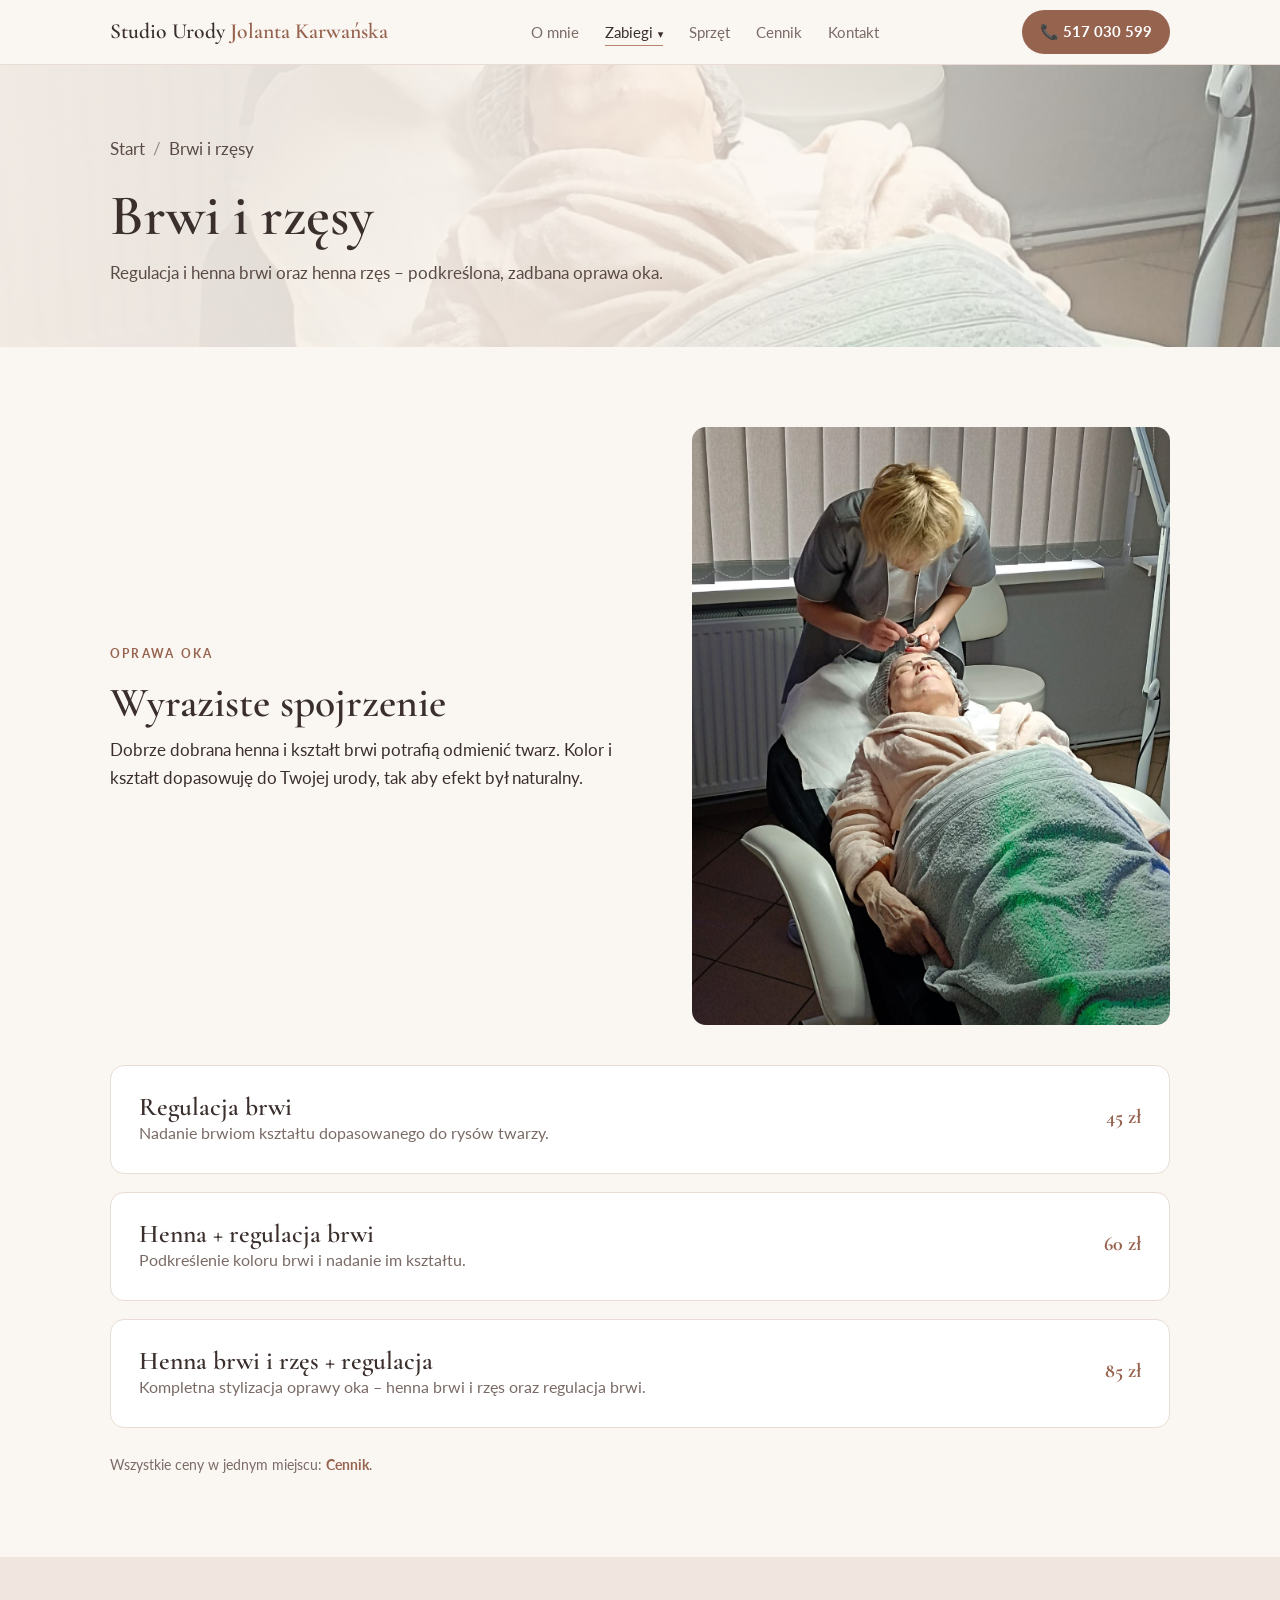
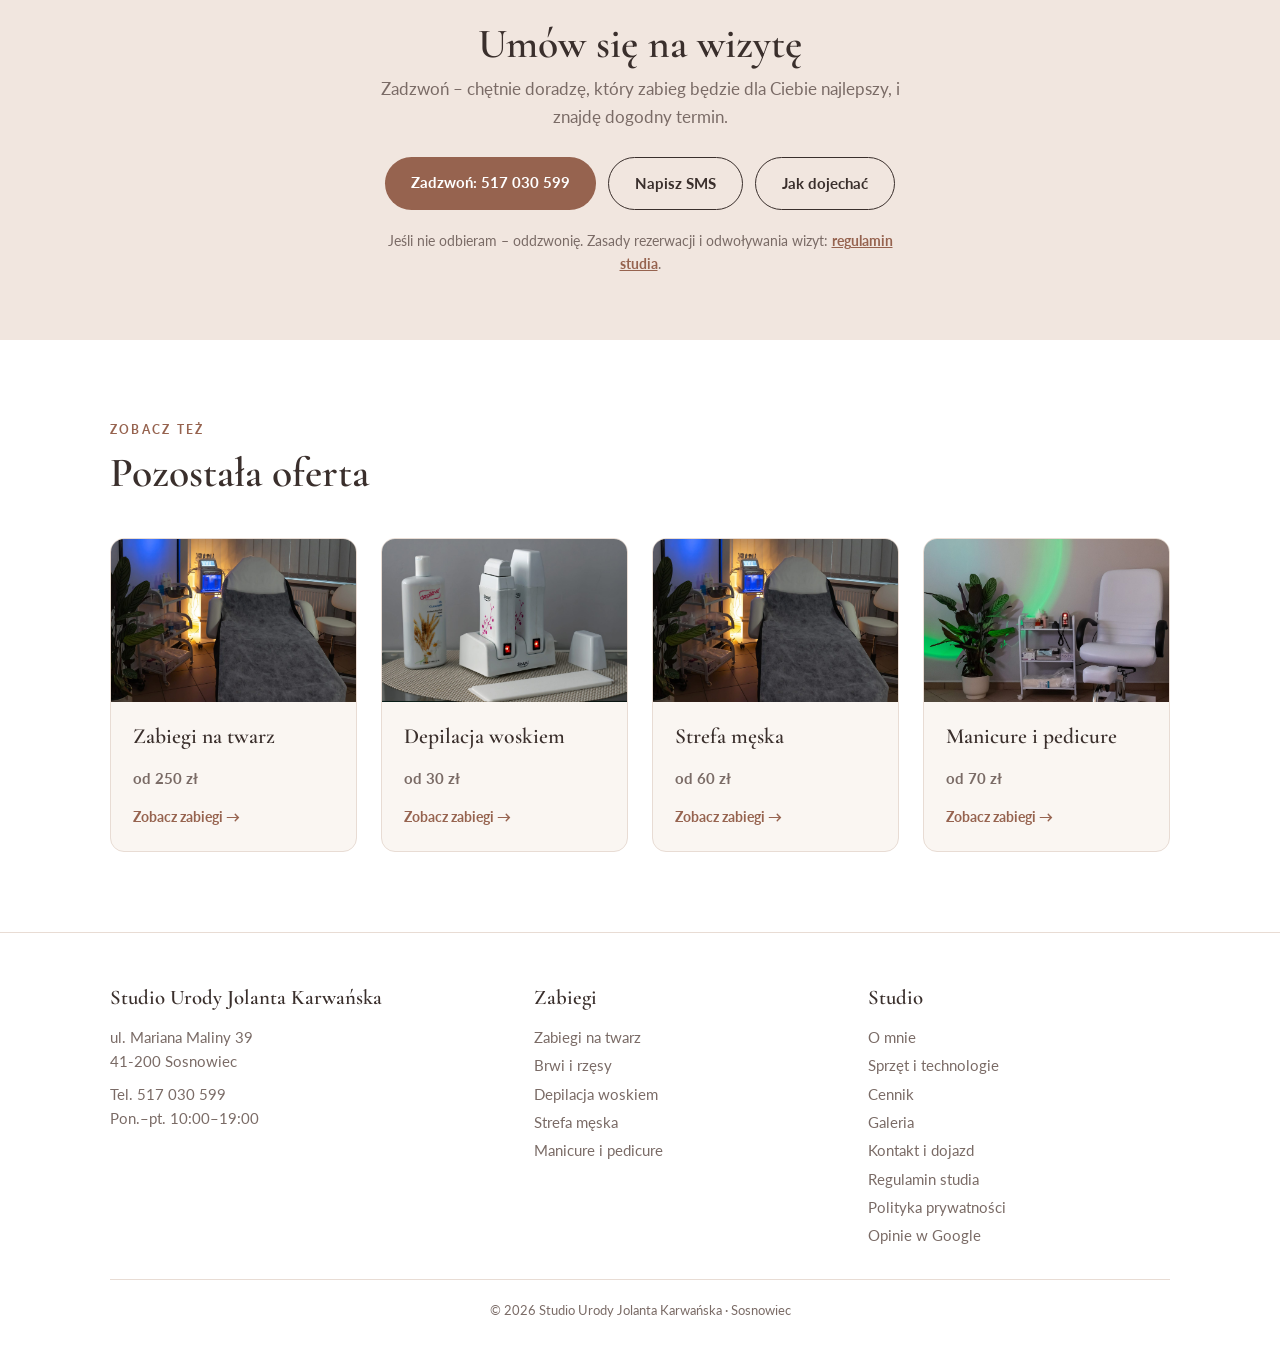
==== brwi-i-rzesy.html @ 0abaff16 "Apply Pani Jola's notes: opening hours, NIP, her terms, gift voucher, About copy" ====
<!doctype html>
<html lang="pl">
<head>
<meta charset="utf-8">
<meta name="viewport" content="width=device-width, initial-scale=1">
<link rel="icon" href="favicon.svg" type="image/svg+xml">
<title>Brwi i rzęsy – Studio Urody Jolanta Karwańska, Sosnowiec</title>
<meta name="description" content="Regulacja brwi, henna brwi i rzęs w Sosnowcu – od 45 zł. Studio Urody Jolanta Karwańska.">
<meta property="og:title" content="Brwi i rzęsy – Studio Urody Jolanta Karwańska, Sosnowiec">
<meta property="og:description" content="Regulacja brwi, henna brwi i rzęs w Sosnowcu – od 45 zł. Studio Urody Jolanta Karwańska.">
<meta property="og:type" content="website">
<link rel="preconnect" href="https://fonts.googleapis.com">
<link rel="preconnect" href="https://fonts.gstatic.com" crossorigin>
<link href="https://fonts.googleapis.com/css2?family=Cormorant+Garamond:wght@500;600&family=Lato:wght@400;700&display=swap" rel="stylesheet">
<link rel="stylesheet" href="css/style.css?v=20261111">

</head>
<body>

<header>
  <div class="wrap nav">
    <a href="index.html" class="logo">Studio Urody <span>Jolanta Karwańska</span></a>
    <button type="button" class="burger" aria-label="Menu" aria-expanded="false" aria-controls="menu"><span></span><span></span><span></span></button>
    <ul class="menu" id="menu">
      <li><a href="o-mnie.html">O mnie</a></li>
      <li class="has-sub"><button type="button" class="sub-toggle active" aria-expanded="false" aria-controls="submenu">Zabiegi</button>
        <ul class="submenu" id="submenu">
          <li><a href="zabiegi-na-twarz.html">Zabiegi na twarz</a></li>
          <li><a href="brwi-i-rzesy.html" class="active" aria-current="page">Brwi i rzęsy</a></li>
          <li><a href="depilacja.html">Depilacja woskiem</a></li>
          <li><a href="strefa-meska.html">Strefa męska</a></li>
          <li><a href="manicure-pedicure.html">Manicure i pedicure</a></li>
        </ul>
      </li>
      <li><a href="sprzet.html">Sprzęt</a></li>
      <li><a href="cennik.html">Cennik</a></li>
      <li><a href="kontakt.html">Kontakt</a></li>
    </ul>
    <a class="btn" href="tel:+48517030599" aria-label="Zadzwoń: 517 030 599">📞 517 030 599</a>
  </div>
</header>

<main>
<section class="page-hero" style="background-image:linear-gradient(90deg,rgba(250,243,236,.95) 0%,rgba(250,243,236,.85) 50%,rgba(250,243,236,.35) 100%),url('images/zabieg-brwi.jpg');background-position:center">
  <div class="wrap">
    <p class="crumbs"><a href="index.html">Start</a><span>/</span>Brwi i rzęsy</p>
    <h1>Brwi i rzęsy</h1>
    <p>Regulacja i henna brwi oraz henna rzęs – podkreślona, zadbana oprawa oka.</p>
  </div>
</section>

<section class="page-body">
  <div class="wrap">
    <div class="offer-intro">
      <div>
        <p class="eyebrow">Oprawa oka</p>
        <h2>Wyraziste spojrzenie</h2>
        <p>Dobrze dobrana henna i kształt brwi potrafią odmienić twarz. Kolor i kształt dopasowuję do Twojej urody, tak aby efekt był naturalny.</p>
      </div>
      <img src="images/zabieg-brwi.jpg" alt="Pani Jola podczas zabiegu na brwi" class="tall">
    </div>
    <div class="treatments">
      <article class="treatment" id="regulacja-brwi">
        <div><h3>Regulacja brwi</h3>
        <p>Nadanie brwiom kształtu dopasowanego do rysów twarzy.</p></div>
        <ul class="prices"><li class="single"><strong>45 zł</strong></li></ul>
      </article>
      <article class="treatment" id="henna-regulacja">
        <div><h3>Henna + regulacja brwi</h3>
        <p>Podkreślenie koloru brwi i nadanie im kształtu.</p></div>
        <ul class="prices"><li class="single"><strong>60 zł</strong></li></ul>
      </article>
      <article class="treatment" id="henna-brwi-rzes">
        <div><h3>Henna brwi i rzęs + regulacja</h3>
        <p>Kompletna stylizacja oprawy oka – henna brwi i rzęs oraz regulacja brwi.</p></div>
        <ul class="prices"><li class="single"><strong>85 zł</strong></li></ul>
      </article>
    </div>
    <p class="note">Wszystkie ceny w jednym miejscu: <a class="text-link" href="cennik.html">Cennik</a>.</p>
  </div>
</section>

<section class="cta-band">
  <div class="wrap">
    <h2>Umów się na wizytę</h2>
    <p>Zadzwoń – chętnie doradzę, który zabieg będzie dla Ciebie najlepszy, i znajdę dogodny termin.</p>
    <div class="cta">
      <a class="btn" href="tel:+48517030599">Zadzwoń: 517 030 599</a>
      <a class="btn ghost" href="sms:+48517030599">Napisz SMS</a>
      <a class="btn ghost" href="kontakt.html">Jak dojechać</a>
    </div>
    <p class="cta-note">Jeśli nie odbieram – oddzwonię. Zasady rezerwacji i odwoływania wizyt: <a href="regulamin.html">regulamin studia</a>.</p>
  </div>
</section>

<section class="bg-surface">
  <div class="wrap">
    <p class="eyebrow">Zobacz też</p>
    <h2>Pozostała oferta</h2>
    <div class="grid four">
      <a class="card" href="zabiegi-na-twarz.html">
        <img src="images/gabinet-twarz.jpg" alt="Gabinet do zabiegów na twarz" loading="lazy">
        <div class="body"><h3>Zabiegi na twarz</h3><p class="price">od 250 zł</p><span class="more-link">Zobacz zabiegi →</span></div>
      </a>
      <a class="card" href="depilacja.html">
        <img src="images/sprzet-wosk.jpg" alt="Podgrzewacze wosku do depilacji w studiu" loading="lazy">
        <div class="body"><h3>Depilacja woskiem</h3><p class="price">od 30 zł</p><span class="more-link">Zobacz zabiegi →</span></div>
      </a>
      <a class="card" href="strefa-meska.html">
        <img src="images/gabinet-twarz.jpg" alt="Gabinet do zabiegów na twarz" loading="lazy">
        <div class="body"><h3>Strefa męska</h3><p class="price">od 60 zł</p><span class="more-link">Zobacz zabiegi →</span></div>
      </a>
      <a class="card" href="manicure-pedicure.html">
        <img src="images/fotel-pedicure.jpg" alt="Fotel do pedicure w studiu" loading="lazy">
        <div class="body"><h3>Manicure i pedicure</h3><p class="price">od 70 zł</p><span class="more-link">Zobacz zabiegi →</span></div>
      </a>
    </div>
  </div>
</section>
</main>

<footer>
  <div class="wrap">
    <div class="foot-grid">
      <div>
        <h4>Studio Urody Jolanta Karwańska</h4>
        <p>ul. Mariana Maliny 39<br>41-200 Sosnowiec</p>
        <p style="margin-top:8px">Tel. <a href="tel:+48517030599">517 030 599</a></p>
        <p>Pon.–pt. 10:00–19:00</p>
      </div>
      <div>
        <h4>Zabiegi</h4>
        <ul>
          <li><a href="zabiegi-na-twarz.html">Zabiegi na twarz</a></li>
          <li><a href="brwi-i-rzesy.html">Brwi i rzęsy</a></li>
          <li><a href="depilacja.html">Depilacja woskiem</a></li>
          <li><a href="strefa-meska.html">Strefa męska</a></li>
          <li><a href="manicure-pedicure.html">Manicure i pedicure</a></li>
        </ul>
      </div>
      <div>
        <h4>Studio</h4>
        <ul>
          <li><a href="o-mnie.html">O mnie</a></li>
          <li><a href="sprzet.html">Sprzęt i technologie</a></li>
          <li><a href="cennik.html">Cennik</a></li>
          <li><a href="galeria.html">Galeria</a></li>
          <li><a href="kontakt.html">Kontakt i dojazd</a></li>
          <li><a href="regulamin.html">Regulamin studia</a></li>
          <li><a href="polityka-prywatnosci.html">Polityka prywatności</a></li>
          <li><a href="https://www.google.com/maps/place/?q=place_id:0x4716db707ce4283d:0x640114ca1b126993" target="_blank" rel="noopener">Opinie w Google</a></li>
        </ul>
      </div>
    </div>
    <p class="copy">© 2026 Studio Urody Jolanta Karwańska · Sosnowiec</p>
  </div>
</footer>

<a class="btn call-fab" href="tel:+48517030599">📞 Zadzwoń i umów wizytę</a>

<script>
(function(){
var b=document.querySelector('.burger'),m=document.getElementById('menu'),t=document.querySelector('.sub-toggle'),li=t&&t.parentNode;
function set(el,btn,o){el.classList.toggle('open',o);btn.setAttribute('aria-expanded',o);}
if(b&&m)b.addEventListener('click',function(){set(m,b,!m.classList.contains('open'));});
if(t)t.addEventListener('click',function(e){e.stopPropagation();set(li,t,!li.classList.contains('open'));});
document.addEventListener('click',function(e){if(li&&!li.contains(e.target))set(li,t,false);});
document.addEventListener('keydown',function(e){if(e.key!=='Escape')return;
 if(li&&li.classList.contains('open')){set(li,t,false);t.focus();}
 else if(m&&m.classList.contains('open')){set(m,b,false);b.focus();}});
})();
</script>
</body>
</html>
---- css/style.css ----
/* Studio Urody Jolanta Karwańska – wspólne style (projekt v1) */
:root{
  --bg:#faf6f2; --surface:#ffffff; --ink:#3a2f2c; --muted:#7a6b66;
  --accent:#b9846f; --accent-dark:#96634f; --soft:#f1e6df; --line:#e8dcd4;
  --radius:14px; --max:1100px;
}
*{box-sizing:border-box;margin:0;padding:0}
html{scroll-behavior:smooth}
body{font-family:Lato,system-ui,sans-serif;background:var(--bg);color:var(--ink);line-height:1.65;font-size:17px}
img{display:block;max-width:100%}
a{color:inherit}
h1,h2,h3{font-family:"Cormorant Garamond",Georgia,serif;font-weight:600;line-height:1.15}
h2{font-size:clamp(2rem,4vw,2.6rem);margin-bottom:.5rem}
.wrap{max-width:var(--max);margin:0 auto;padding:0 20px}
section{padding:80px 0}
.eyebrow{text-transform:uppercase;letter-spacing:.18em;font-size:.78rem;color:var(--accent-dark);font-weight:700;margin-bottom:.6rem}
.lead{color:var(--muted);max-width:640px}
.text-link{color:var(--accent-dark);font-weight:700;text-decoration:none}
.text-link:hover{text-decoration:underline}
.bg-surface{background:var(--surface)}
.bg-soft{background:var(--soft)}

/* ---------- header / nawigacja ---------- */
header{position:sticky;top:0;z-index:30;background:rgba(250,246,242,.95);backdrop-filter:blur(8px);border-bottom:1px solid var(--line)}
.nav{display:flex;align-items:center;justify-content:space-between;height:64px;gap:20px}
.logo{font-family:"Cormorant Garamond",serif;font-size:1.35rem;font-weight:600;text-decoration:none;white-space:nowrap}
.logo span{color:var(--accent-dark)}
.menu{display:flex;align-items:center;gap:26px;list-style:none}
.menu a{text-decoration:none;font-size:.95rem;color:var(--muted)}
.menu a:hover,.menu a.active{color:var(--ink)}
.menu a.active{border-bottom:1.5px solid var(--accent)}
.has-sub{position:relative}
.sub-toggle{background:none;border:0;padding:0;font:inherit;font-size:.95rem;color:var(--muted);cursor:pointer}
.sub-toggle:hover,.sub-toggle.active{color:var(--ink)}
.sub-toggle.active{border-bottom:1.5px solid var(--accent)}
.sub-toggle::after{content:"▾";font-size:.7rem;margin-left:5px}
.submenu a.active{color:var(--accent-dark);font-weight:700}
.submenu{display:none;position:absolute;top:100%;left:-18px;min-width:230px;list-style:none;background:var(--surface);
  border:1px solid var(--line);border-radius:12px;padding:10px 0;box-shadow:0 12px 30px rgba(58,47,44,.10)}
.submenu a{display:block;padding:8px 18px;border:0!important}
.submenu a:hover{background:var(--bg)}
.has-sub:hover .submenu,.has-sub.open .submenu{display:block}
.has-sub::before{content:"";position:absolute;left:0;right:0;top:100%;height:12px} /* mostek dla hover */
.burger{display:none;background:none;border:0;padding:0 9px;color:inherit}

.btn{display:inline-block;background:var(--accent-dark);color:#fff;text-decoration:none;padding:13px 26px;border-radius:999px;font-weight:700;font-size:.95rem;transition:background .2s;border:0;cursor:pointer}
.btn:hover{background:#7a4f3e}
.btn.ghost{background:transparent;color:var(--ink);border:1px solid var(--ink)}
.btn.ghost:hover{background:var(--ink);color:#fff}
.nav .btn{padding:9px 18px}

@media (max-width:860px){
  .burger{display:flex;flex-direction:column;justify-content:center;gap:5px;width:42px;height:42px;cursor:pointer;margin-left:auto}
  .burger span{display:block;height:2px;background:var(--ink);border-radius:2px}
  .menu{display:none;position:absolute;top:64px;left:0;right:0;flex-direction:column;align-items:stretch;gap:0;
    background:var(--bg);border-bottom:1px solid var(--line);padding:8px 20px 18px;box-shadow:0 14px 24px rgba(58,47,44,.08)}
  .menu > li > a{display:block;padding:12px 0;font-size:1.05rem;border-bottom:1px solid var(--line)}
  .menu a.active{border-bottom:1px solid var(--line);color:var(--accent-dark)}
  .sub-toggle{display:block;width:100%;text-align:left;padding:12px 0 4px;font-size:.8rem;text-transform:uppercase;letter-spacing:.15em;border:0!important;cursor:default}
  .sub-toggle::after{content:""}
  .submenu{display:block;position:static;box-shadow:none;border:0;background:transparent;padding:0 0 6px 14px;min-width:0}
  .submenu a{padding:8px 0;font-size:.98rem}
  .has-sub::before{display:none}
  .menu.open{display:flex}
  .nav > .btn{display:none}
}

/* ---------- hero (strona główna) ---------- */
.hero{padding:0;position:relative;min-height:78vh;display:flex;align-items:center;color:var(--ink);
  background:linear-gradient(90deg,rgba(250,243,236,.92) 0%,rgba(250,243,236,.75) 45%,rgba(250,243,236,0) 75%),
  url("../images/gabinet-twarz.jpg") right center/cover}
.hero .wrap{width:100%}
.hero h1{font-size:clamp(2.6rem,6.5vw,4.4rem);max-width:640px;margin-bottom:1rem}
.hero p{max-width:520px;font-size:1.1rem;color:#5a4a45;margin-bottom:2rem}
.cta{display:flex;gap:12px;flex-wrap:wrap}
.rating{margin-top:2rem;font-size:.95rem}
.rating b{color:#e0a838;letter-spacing:2px}
@media (max-width:760px){.hero{background:linear-gradient(rgba(250,243,236,.85),rgba(250,243,236,.85)),url("../images/gabinet-twarz.jpg") right center/cover}}

/* ---------- nagłówek podstron ---------- */
.page-hero{padding:70px 0 60px;background-size:cover;background-position:center}
.page-hero h1{font-size:clamp(2.4rem,5.5vw,3.6rem);margin-bottom:.6rem}
.page-hero p{max-width:600px;color:#5a4a45;font-size:1.08rem}
.crumbs{font-size:.85rem;color:var(--muted);margin-bottom:1.2rem}
.crumbs a{text-decoration:none}
.crumbs a:hover{color:var(--ink)}
.crumbs span{margin:0 8px;opacity:.6}

/* ---------- o mnie ---------- */
.about{display:grid;grid-template-columns:1fr 1.1fr;gap:56px;align-items:center}
.about.reverse{grid-template-columns:1.1fr 1fr}
.about.reverse img{order:2}
.about img{border-radius:var(--radius);aspect-ratio:4/5;object-fit:cover;object-position:center 20%;width:100%}
.about img.landscape{aspect-ratio:4/3;object-position:0% center}
.about p{margin-bottom:1rem}
.facts{display:flex;gap:28px;margin-top:1.5rem;flex-wrap:wrap}
.facts div{border-left:2px solid var(--accent);padding-left:14px}
.facts strong{display:block;font-family:"Cormorant Garamond",serif;font-size:1.6rem}
.facts span{font-size:.88rem;color:var(--muted)}
@media (max-width:820px){.about,.about.reverse{grid-template-columns:1fr;gap:32px}.about.reverse img{order:0}.about img{aspect-ratio:4/3}}

/* ---------- karty ---------- */
.grid{display:grid;grid-template-columns:repeat(auto-fill,minmax(300px,1fr));gap:24px;margin-top:2.5rem}
.grid.two{grid-template-columns:repeat(auto-fill,minmax(420px,1fr))}
@media (max-width:520px){.grid.two{grid-template-columns:1fr}}
.card{background:var(--bg);border-radius:var(--radius);overflow:hidden;border:1px solid var(--line);display:flex;flex-direction:column}
.bg-soft .card,.page-body .card{background:var(--surface)}
a.card{text-decoration:none;transition:transform .2s,box-shadow .2s}
a.card:hover{transform:translateY(-3px);box-shadow:0 14px 28px rgba(58,47,44,.08)}
.card img{aspect-ratio:3/2;object-fit:cover;width:100%}
.card .body{padding:22px;flex:1;display:flex;flex-direction:column}
.card h3{font-size:1.55rem;margin-bottom:.35rem}
.card p{color:var(--muted);font-size:.95rem}
.card .more-link{margin-top:auto;padding-top:14px;font-size:.9rem;font-weight:700;color:var(--accent-dark)}
.price{margin-top:12px;font-size:.88rem;color:var(--accent-dark);font-weight:700}

/* ---------- lista zabiegów ---------- */
.offer-intro{display:grid;grid-template-columns:1.1fr 1fr;gap:56px;align-items:center}
.offer-intro img{border-radius:var(--radius);aspect-ratio:4/3;object-fit:cover;width:100%}
.offer-intro img.tall{aspect-ratio:4/5;object-position:center 30%;max-height:620px}
.about img[src*="portret"]{object-position:center 15%}
.gallery.full img[src*="pani-jola"],.gallery.full img[src*="zabieg-"]{object-position:center 30%}
.offer-intro p{margin-bottom:1rem}
@media (max-width:820px){.offer-intro{grid-template-columns:1fr;gap:32px}}
.toc{display:flex;flex-wrap:wrap;gap:10px;margin-top:1.4rem}
.toc a{font-size:.85rem;text-decoration:none;padding:7px 14px;border:1px solid var(--line);border-radius:999px;background:var(--surface)}
.toc a:hover{border-color:var(--accent);color:var(--accent-dark)}
.treatments{display:grid;gap:18px;margin-top:2.5rem}
.treatment{background:var(--surface);border:1px solid var(--line);border-radius:var(--radius);padding:26px 28px;
  display:grid;grid-template-columns:1fr auto;gap:8px 32px;align-items:start;scroll-margin-top:90px}
.treatment h3{font-size:1.6rem}
.treatment p{color:var(--muted);font-size:.97rem;grid-column:1}
.treatment ul{grid-column:1;margin:.3rem 0 0 1.1rem;color:var(--muted);font-size:.95rem}
.treatment .meta{grid-column:2;grid-row:1 / span 3;text-align:right;font-size:.88rem;color:var(--muted);white-space:nowrap;padding-top:6px}
.treatment .meta strong{display:block;color:var(--accent-dark);font-size:1rem}
@media (max-width:640px){.treatment{grid-template-columns:1fr}.treatment .meta{grid-column:1;grid-row:auto;text-align:left;padding-top:8px;border-top:1px solid var(--line);margin-top:8px;display:flex;gap:18px}}
.note{margin-top:1.6rem;font-size:.9rem;color:var(--muted)}

/* ---------- opinie ---------- */
.reviews{background:var(--soft)}
.quotes{display:grid;grid-template-columns:repeat(auto-fit,minmax(260px,1fr));gap:22px;margin-top:2.5rem}
blockquote{background:var(--surface);padding:26px;border-radius:var(--radius)}
blockquote .stars{color:#e0a838;letter-spacing:2px;margin-bottom:.6rem}
blockquote p{font-style:italic}
blockquote cite{display:block;margin-top:.9rem;font-style:normal;font-size:.88rem;color:var(--muted)}
.reviews .more{margin-top:2rem}

/* ---------- galeria ---------- */
.gallery{display:grid;grid-template-columns:repeat(4,1fr);gap:12px;margin-top:2.5rem}
.gallery img{border-radius:10px;aspect-ratio:1;object-fit:cover;width:100%}
.gallery .wide{grid-column:span 2;aspect-ratio:auto;height:100%;object-position:20% 60%}
.gallery figure{margin:0}
.gallery.full{grid-template-columns:repeat(3,1fr);gap:16px}
.gallery.full img{aspect-ratio:4/3}
.gallery.full figcaption{font-size:.85rem;color:var(--muted);margin-top:8px}
@media (max-width:760px){.gallery,.gallery.full{grid-template-columns:repeat(2,1fr)}}

/* ---------- pas CTA ---------- */
.cta-band{background:var(--soft);padding:64px 0;text-align:center}
.cta-band h2{margin-bottom:.4rem}
.cta-band p{color:var(--muted);margin:0 auto 1.6rem;max-width:520px}
.cta-band .cta{justify-content:center}

/* ---------- kontakt ---------- */
.contact-grid{display:grid;grid-template-columns:1fr 1.3fr;gap:40px;margin-top:2rem}
.info dl{display:grid;gap:18px}
.info dt{font-size:.78rem;text-transform:uppercase;letter-spacing:.15em;color:var(--muted)}
.info dd{font-size:1.1rem}
.info dd a{text-decoration:none;font-weight:700}
.hours{border-collapse:collapse;width:100%;max-width:300px}
.hours td{padding:3px 0}
.hours td:last-child{text-align:right}
.map{border:0;width:100%;height:100%;min-height:360px;border-radius:var(--radius)}
.entrance{border-radius:var(--radius);aspect-ratio:4/3;object-fit:cover;width:100%;max-width:420px;margin-top:6px}
@media (max-width:820px){.contact-grid{grid-template-columns:1fr}}

/* ---------- stopka ---------- */
footer{background:var(--surface);border-top:1px solid var(--line);padding:48px 0 30px;font-size:.92rem;color:var(--muted)}
.foot-grid{display:grid;grid-template-columns:1.3fr 1fr 1fr;gap:32px}
.foot-grid h4{font-family:"Cormorant Garamond",serif;font-size:1.3rem;color:var(--ink);margin-bottom:.6rem;font-weight:600}
.foot-grid ul{list-style:none;display:grid;gap:4px}
.foot-grid a{text-decoration:none}
.foot-grid a:hover{color:var(--ink)}
.copy{margin-top:32px;padding-top:20px;border-top:1px solid var(--line);font-size:.82rem;text-align:center}
@media (max-width:760px){.foot-grid{grid-template-columns:1fr}}

/* przyklejony przycisk na telefonie */
.call-fab{display:none}
@media (max-width:760px){
  .call-fab{display:block;position:fixed;bottom:16px;left:16px;right:16px;text-align:center;z-index:20;box-shadow:0 6px 20px rgba(0,0,0,.2)}
  footer{padding-bottom:96px}
}

/* ---------- wyróżnione: zabiegi na twarz ---------- */
.featured{display:grid;grid-template-columns:.85fr 1.15fr;gap:56px;align-items:center;background:var(--bg);
  border:1px solid var(--line);border-radius:22px;padding:28px}
.page-body .featured{background:var(--surface)}
.featured img{width:100%;aspect-ratio:4/5;object-fit:cover;object-position:center 30%;border-radius:16px}
.featured h2{font-size:clamp(2.3rem,4.6vw,3.2rem)}
.featured-body p{margin-bottom:1rem}
.featured-body > p:not(.eyebrow){color:#5a4a45}
.checks{list-style:none;display:grid;grid-template-columns:1fr 1fr;gap:8px 20px;margin:.4rem 0 1.8rem}
.checks li{position:relative;padding-left:22px;font-size:.97rem}
.checks li::before{content:"";position:absolute;left:0;top:.62em;width:10px;height:1.5px;background:var(--accent)}
@media (max-width:860px){.featured{grid-template-columns:1fr;gap:28px;padding:18px}.featured img{aspect-ratio:4/3}.checks{grid-template-columns:1fr}}

/* ---------- regulamin ---------- */
.legal{max-width:780px}
.legal h2{font-size:1.7rem;margin:2.2rem 0 .6rem}
.legal h2:first-child{margin-top:0}
.legal ol{padding-left:1.3rem;display:grid;gap:.45rem;color:#4f4340}
.legal li::marker{color:var(--accent-dark);font-weight:700}

.grid.four{grid-template-columns:repeat(auto-fill,minmax(230px,1fr))}
.grid.four .card h3{font-size:1.35rem}

/* ---------- ceny ---------- */
.treatment{grid-template-columns:1fr minmax(220px,auto)}
.treatment > div{grid-column:1}
.treatment > div{grid-row:1}
.treatment .prices{list-style:none;grid-column:2;grid-row:1;min-width:220px;display:grid;gap:4px;margin:0;padding-top:6px;color:inherit;font-size:inherit}
.prices li{display:flex;justify-content:space-between;gap:18px;font-size:.92rem;color:var(--muted);border-bottom:1px dotted var(--line);padding:3px 0}
.prices li:last-child{border-bottom:0}
.prices li strong{color:var(--accent-dark);white-space:nowrap;font-size:1rem}
.prices li.single{justify-content:flex-end;border:0}
.prices li.single strong{font-size:1.25rem;font-family:"Cormorant Garamond",serif}
@media (max-width:640px){.treatment{grid-template-columns:1fr}.treatment .prices{grid-column:1;grid-row:auto;min-width:0;border-top:1px solid var(--line);margin-top:10px;padding-top:10px}.prices li.single{justify-content:flex-start}}
.group-title{font-size:clamp(1.8rem,3.4vw,2.3rem);margin:3.2rem 0 .3rem;scroll-margin-top:90px}
.group-desc{color:var(--muted);max-width:720px;margin-bottom:.6rem}
.group-title + .treatments,.group-desc + .treatments{margin-top:1.2rem}
.badge{display:inline-block;background:var(--soft);color:var(--accent-dark);border-radius:999px;padding:8px 16px;font-size:.88rem;margin:.4rem 0 1rem}
.featured .badge{margin:-.6rem 0 1.4rem}

/* ---------- strona cennika ---------- */
.pricelists{max-width:820px}
.pricelist{background:var(--surface);border:1px solid var(--line);border-radius:var(--radius);padding:28px 32px;margin-top:28px}
.pl-title{display:flex;justify-content:space-between;align-items:baseline;gap:16px;flex-wrap:wrap;margin-bottom:.6rem;padding-bottom:.6rem;border-bottom:1.5px solid var(--accent)}
.pl-title h2{font-size:1.9rem;margin:0}
.pl-title a{font-size:.88rem}
.pl-group{font-size:1.3rem;margin:1.4rem 0 .3rem;color:var(--accent-dark)}
.pl-row{display:flex;justify-content:space-between;gap:20px;padding:7px 0;border-bottom:1px dotted var(--line);font-size:.97rem}
.pl-row strong{white-space:nowrap;color:var(--ink)}
.pl-head{border-bottom:0;padding-bottom:0;font-weight:700}
.pl-sub{padding-left:16px;color:var(--muted)}
@media (max-width:640px){.pricelist{padding:22px 18px}}

/* ---------- sprzęt i technologie ---------- */
.device{display:grid;grid-template-columns:1fr 1fr;gap:56px;align-items:center;margin-top:80px;scroll-margin-top:90px}
.device > img,.device-pics img{width:100%;border-radius:var(--radius);aspect-ratio:3/2;object-fit:cover}
.device > img.tall{aspect-ratio:4/5;max-height:620px;object-position:center 30%}
.device.reverse > :first-child{order:2}
.device-pics{display:grid;grid-template-columns:1fr;gap:14px}
.device-pics img + img{aspect-ratio:16/7}
.device h2{font-size:clamp(1.9rem,3.6vw,2.4rem)}
.device p{margin-bottom:1rem;color:#5a4a45}
.device .eyebrow{color:var(--accent-dark)}
.device-uses{font-size:.85rem;font-weight:700;color:var(--ink)!important;margin:1.4rem 0 .2rem!important}
.device .toc{margin-top:.4rem}
.device-grid{margin-top:1.4rem}
.device-grid .card{background:var(--surface)}
@media (max-width:860px){.device{grid-template-columns:1fr;gap:26px;margin-top:56px}.device.reverse > :first-child{order:0}}

/* ---------- poprawki UX / dostępność (2026-11) ---------- */
a:focus-visible,button:focus-visible,.btn:focus-visible{outline:2px solid var(--accent-dark);outline-offset:3px;border-radius:6px}
.btn:focus-visible{border-radius:999px}
.cta-note{margin-top:1rem;font-size:.88rem;color:var(--muted)}
.cta-note a{color:var(--accent-dark);font-weight:700}
.cta-band .cta-note{margin:1.2rem auto 0}
.pricelists > .toc{margin:.4rem 0 0}
.pricelist{scroll-margin-top:90px}
.info small{font-size:.9rem;color:var(--muted)}
.info dd a[href^="sms:"]{font-weight:400;color:var(--accent-dark)}

/* ---------- voucher ---------- */
.voucher-sec{padding:0 0 80px}
.cennik-page .voucher-sec{padding-top:0}
.voucher{display:flex;align-items:center;justify-content:space-between;gap:32px;flex-wrap:wrap;
  background:var(--surface);border:1.5px dashed var(--accent);border-radius:22px;padding:36px 40px;scroll-margin-top:90px}
.voucher h2{margin-bottom:.4rem}
.voucher p{color:#5a4a45;max-width:620px}
.voucher .voucher-valid{margin-top:.6rem;font-size:.92rem;color:var(--accent-dark);font-weight:700}
@media (max-width:640px){.voucher{padding:26px 22px}}

/* ---------- regulamin (wersja Pani Joli) ---------- */
.legal-card{background:var(--surface);border:1px solid var(--line);border-radius:var(--radius);padding:20px 24px;margin-bottom:2rem;line-height:1.8}
.legal .rules{gap:.9rem;font-size:1.02rem}
.legal-accept{margin-top:2rem;font-weight:700}
.legal-sign{margin-top:1.2rem;color:var(--muted)}
.legal-sign span{font-family:"Cormorant Garamond",serif;font-size:1.5rem;color:var(--ink)}
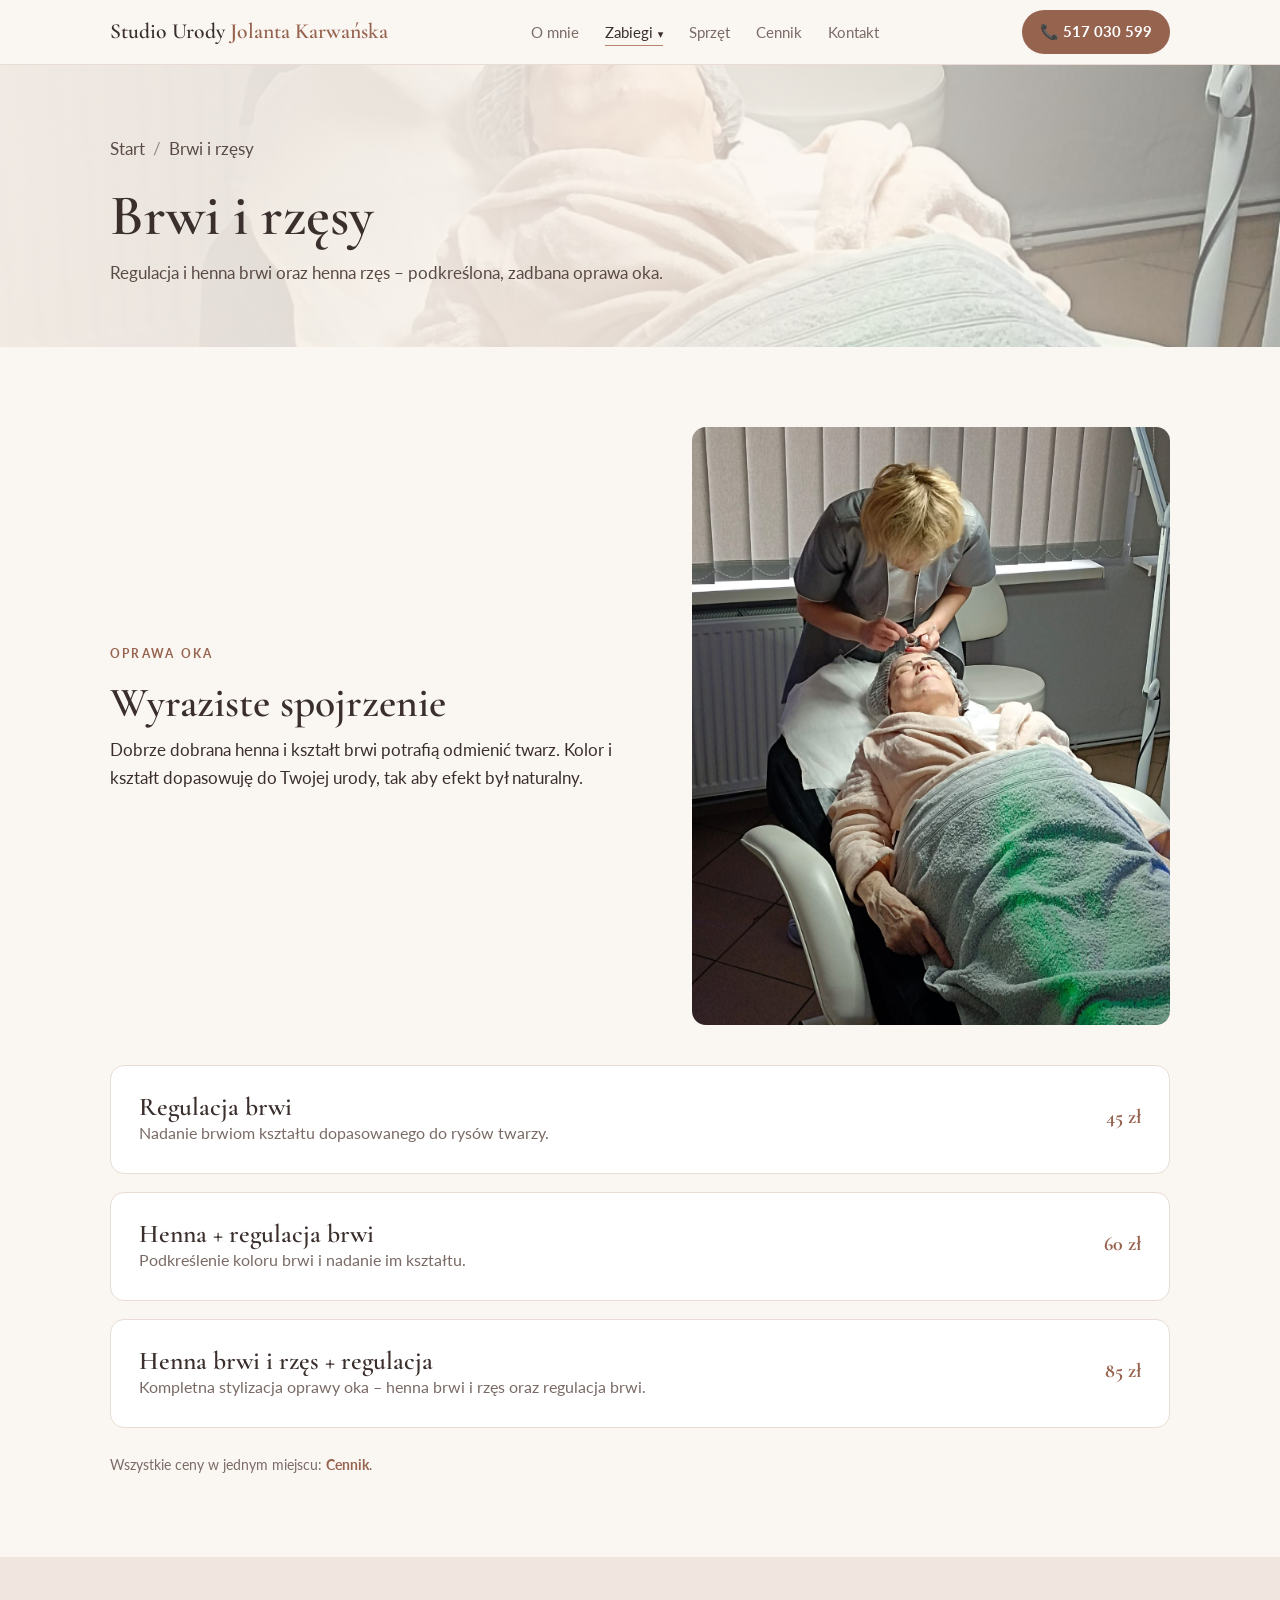
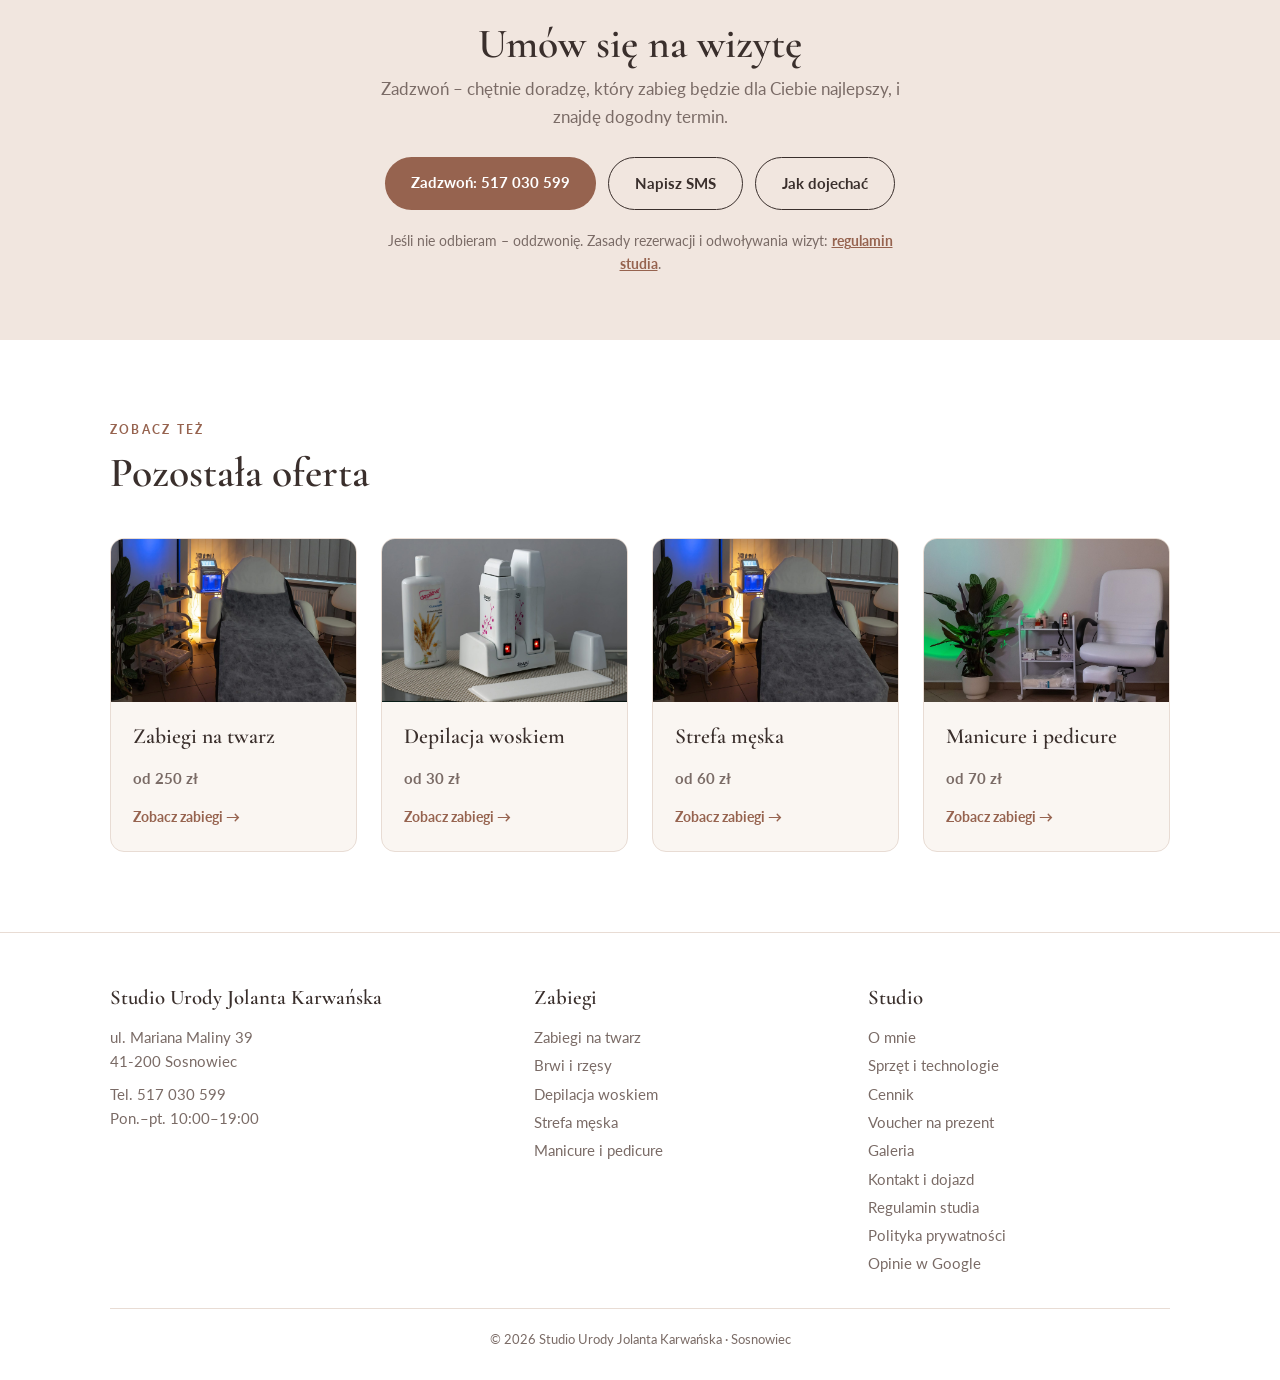
==== commit 65a8606d: "Feature gift voucher on home and price list, drop separate voucher page" ====
--- a/brwi-i-rzesy.html
+++ b/brwi-i-rzesy.html
@@ -12,7 +12,7 @@
 <link rel="preconnect" href="https://fonts.googleapis.com">
 <link rel="preconnect" href="https://fonts.gstatic.com" crossorigin>
 <link href="https://fonts.googleapis.com/css2?family=Cormorant+Garamond:wght@500;600&family=Lato:wght@400;700&display=swap" rel="stylesheet">
-<link rel="stylesheet" href="css/style.css?v=20261111">
+<link rel="stylesheet" href="css/style.css?v=20261111c">
 
 </head>
 <body>
@@ -144,6 +144,7 @@
           <li><a href="o-mnie.html">O mnie</a></li>
           <li><a href="sprzet.html">Sprzęt i technologie</a></li>
           <li><a href="cennik.html">Cennik</a></li>
+          <li><a href="index.html#voucher">Voucher na prezent</a></li>
           <li><a href="galeria.html">Galeria</a></li>
           <li><a href="kontakt.html">Kontakt i dojazd</a></li>
           <li><a href="regulamin.html">Regulamin studia</a></li>
--- a/css/style.css
+++ b/css/style.css
@@ -287,3 +287,22 @@
 .legal-accept{margin-top:2rem;font-weight:700}
 .legal-sign{margin-top:1.2rem;color:var(--muted)}
 .legal-sign span{font-family:"Cormorant Garamond",serif;font-size:1.5rem;color:var(--ink)}
+
+/* ---------- voucher z ilustracją ---------- */
+.voucher-top{padding:80px 0 0}
+.voucher{display:grid;grid-template-columns:1fr 1.1fr;gap:48px;align-items:center;justify-content:normal;border-style:solid;border-width:1px;border-color:var(--line);background:var(--surface)}
+.voucher .voucher-valid{display:inline-block;background:var(--soft);border-radius:999px;padding:6px 14px;margin:.4rem 0 1.4rem}
+.voucher-img{display:block}
+.voucher-img img{width:100%;border-radius:10px;box-shadow:0 18px 40px rgba(30,20,15,.28);transform:rotate(-2.5deg);transition:transform .3s}
+.voucher-img:hover img{transform:rotate(0) scale(1.02)}
+@media (max-width:860px){.voucher{grid-template-columns:1fr;gap:30px}.voucher-img img{transform:none}}
+/* ---------- voucher – wyróżnienie ---------- */
+.voucher-facts{list-style:none;display:grid;gap:6px;margin:.2rem 0 1.6rem}
+.voucher-facts li{position:relative;padding-left:22px;color:#5a4a45;font-size:.97rem}
+.voucher-facts li::before{content:"";position:absolute;left:0;top:.65em;width:10px;height:1.5px;background:var(--accent)}
+.voucher-facts strong{color:var(--accent-dark)}
+.hero-gift{display:inline-flex;gap:8px;align-items:center;margin-top:1.4rem;padding:9px 18px;border-radius:999px;background:rgba(255,255,255,.75);
+  border:1px dashed var(--accent);color:var(--accent-dark);font-weight:700;font-size:.92rem;text-decoration:none}
+.hero-gift span{font-weight:400;color:var(--ink)}
+.hero-gift:hover{background:#fff}
+#voucher{scroll-margin-top:80px}
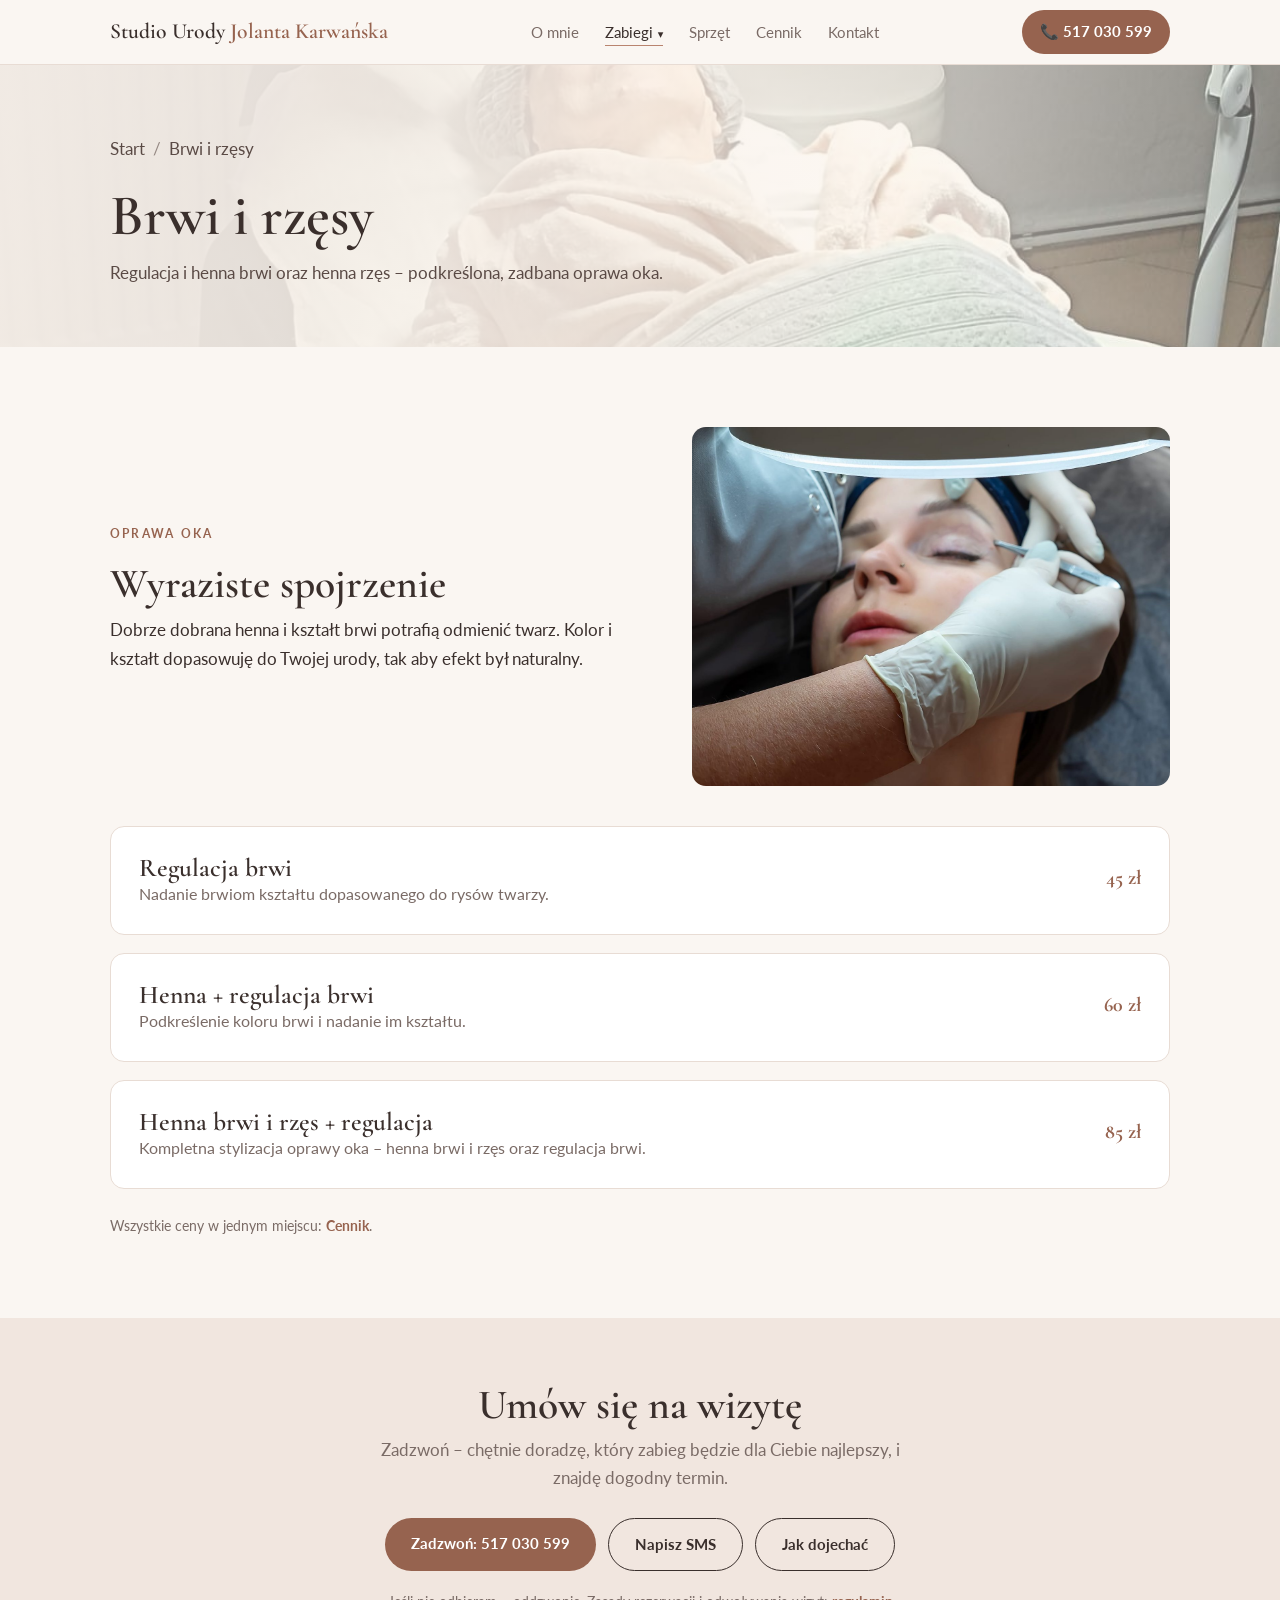
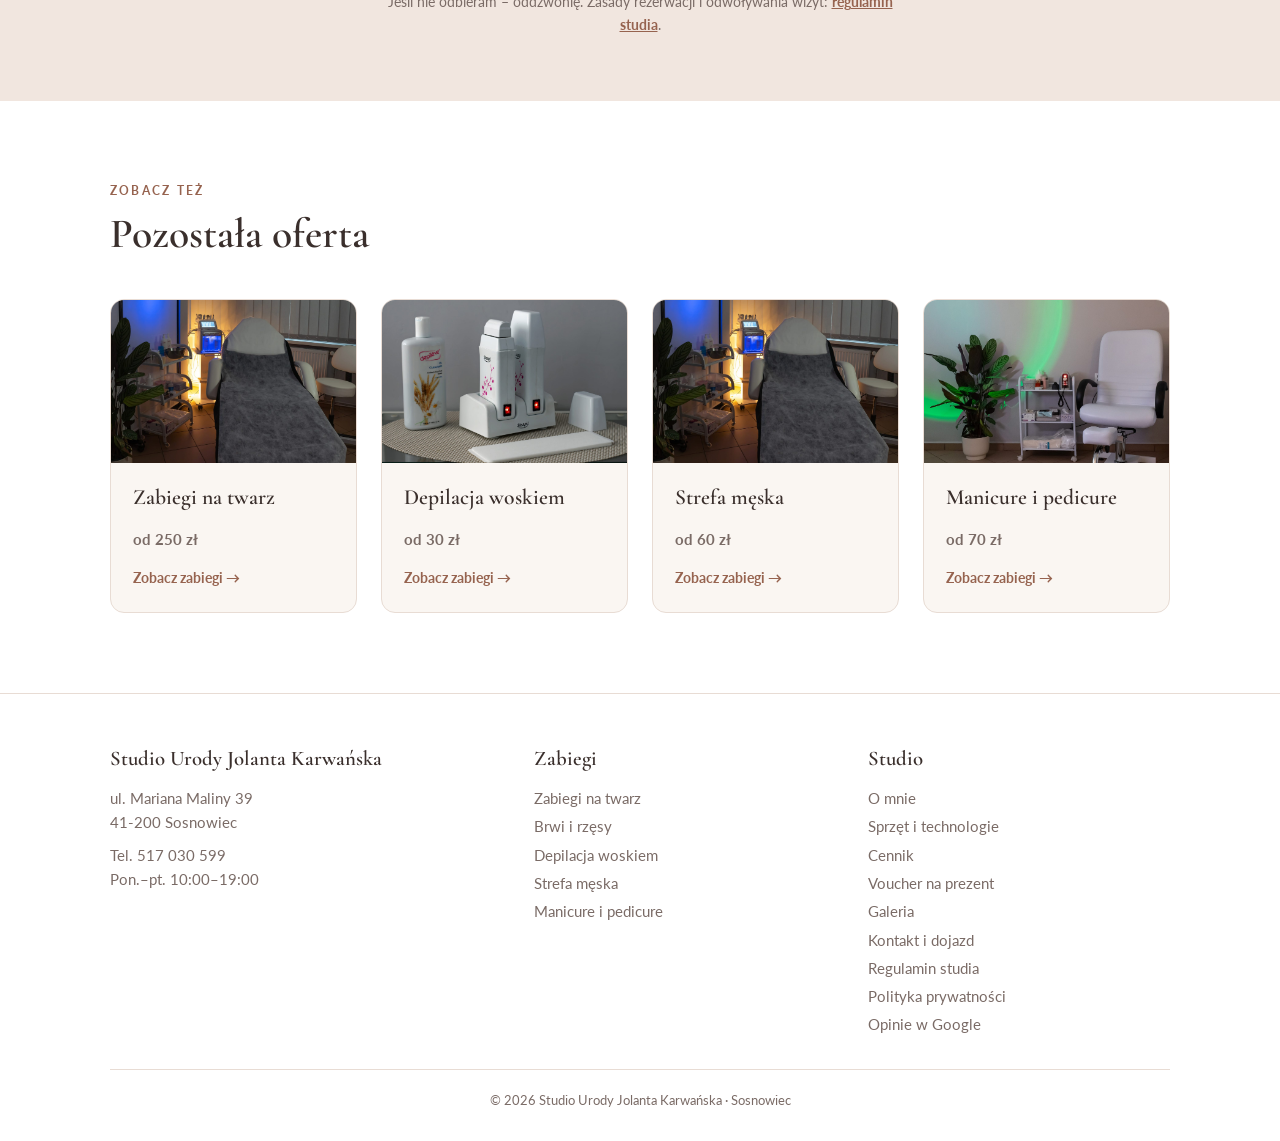
==== commit cf339ca3: "Use new brow shaping photo for brows category" ====
--- a/brwi-i-rzesy.html
+++ b/brwi-i-rzesy.html
@@ -57,7 +57,7 @@
         <h2>Wyraziste spojrzenie</h2>
         <p>Dobrze dobrana henna i kształt brwi potrafią odmienić twarz. Kolor i kształt dopasowuję do Twojej urody, tak aby efekt był naturalny.</p>
       </div>
-      <img src="images/zabieg-brwi.jpg" alt="Pani Jola podczas zabiegu na brwi" class="tall">
+      <img src="images/brwi-regulacja.jpg" alt="Regulacja brwi w Studiu Urody" style="object-position:60% 35%">
     </div>
     <div class="treatments">
       <article class="treatment" id="regulacja-brwi">
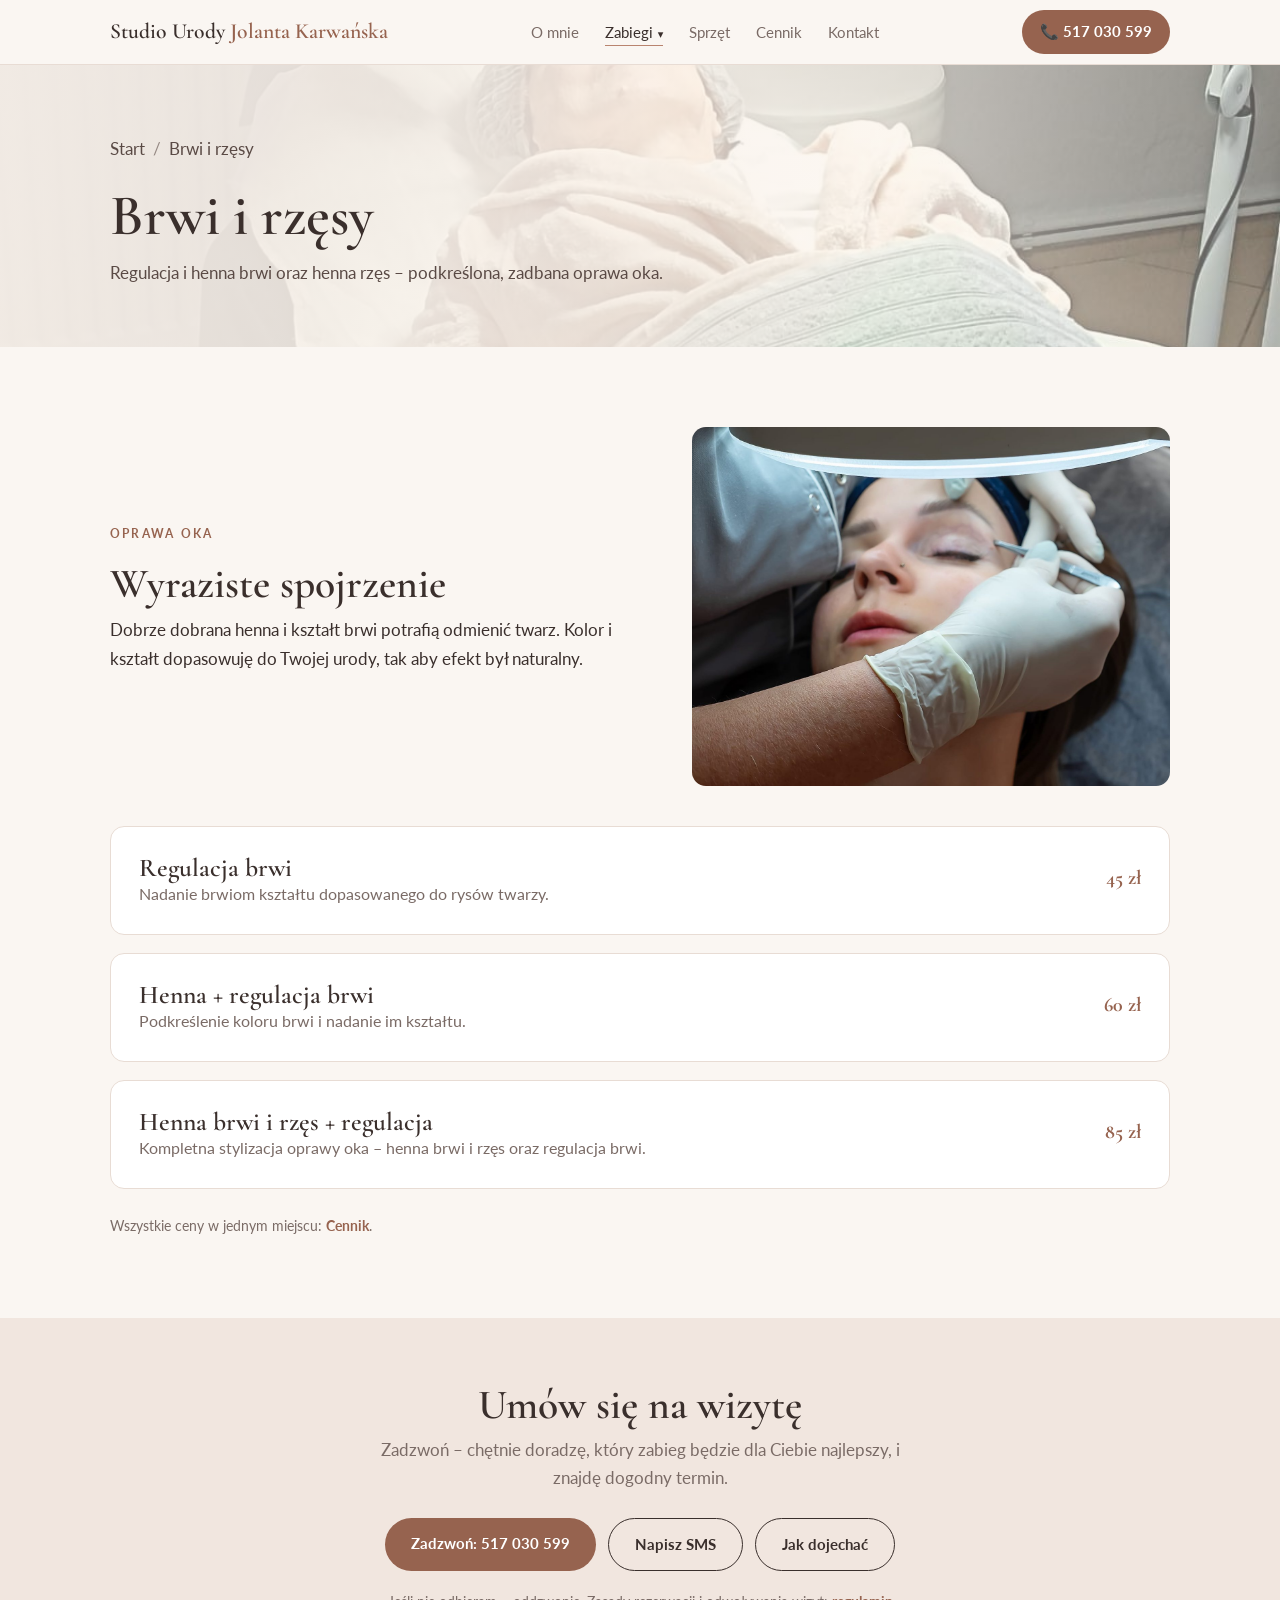
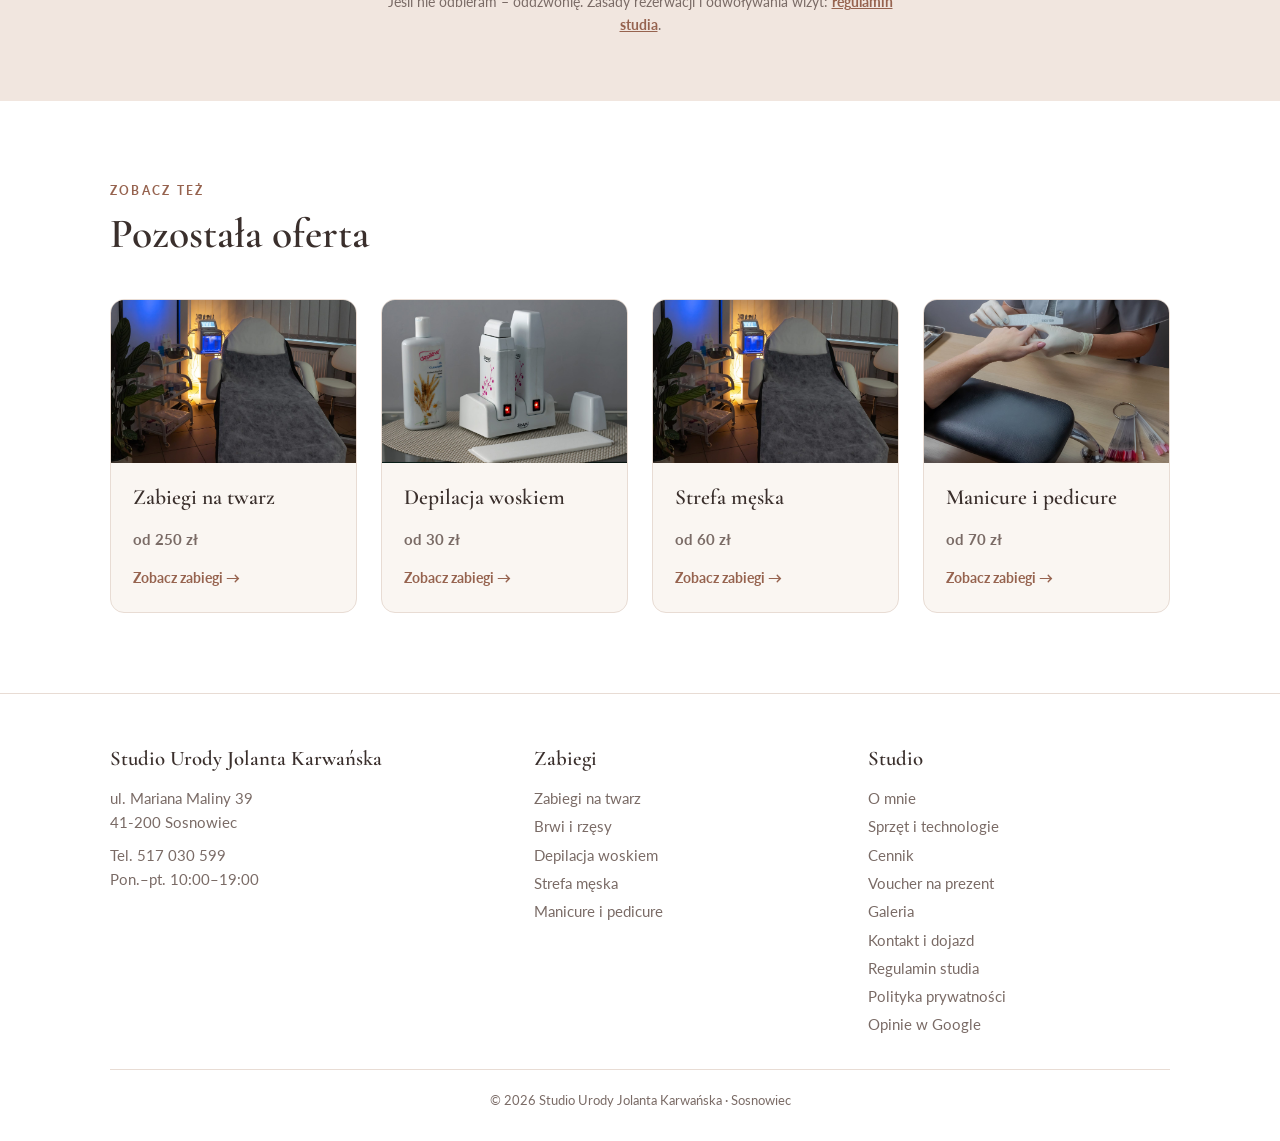
==== commit 92c53cf2: "Use new manicure photo for nails category" ====
--- a/brwi-i-rzesy.html
+++ b/brwi-i-rzesy.html
@@ -111,7 +111,7 @@
         <div class="body"><h3>Strefa męska</h3><p class="price">od 60 zł</p><span class="more-link">Zobacz zabiegi →</span></div>
       </a>
       <a class="card" href="manicure-pedicure.html">
-        <img src="images/fotel-pedicure.jpg" alt="Fotel do pedicure w studiu" loading="lazy">
+        <img src="images/manicure.jpg" alt="Manicure w Studiu Urody" loading="lazy" style="object-position:center 20%">
         <div class="body"><h3>Manicure i pedicure</h3><p class="price">od 70 zł</p><span class="more-link">Zobacz zabiegi →</span></div>
       </a>
     </div>
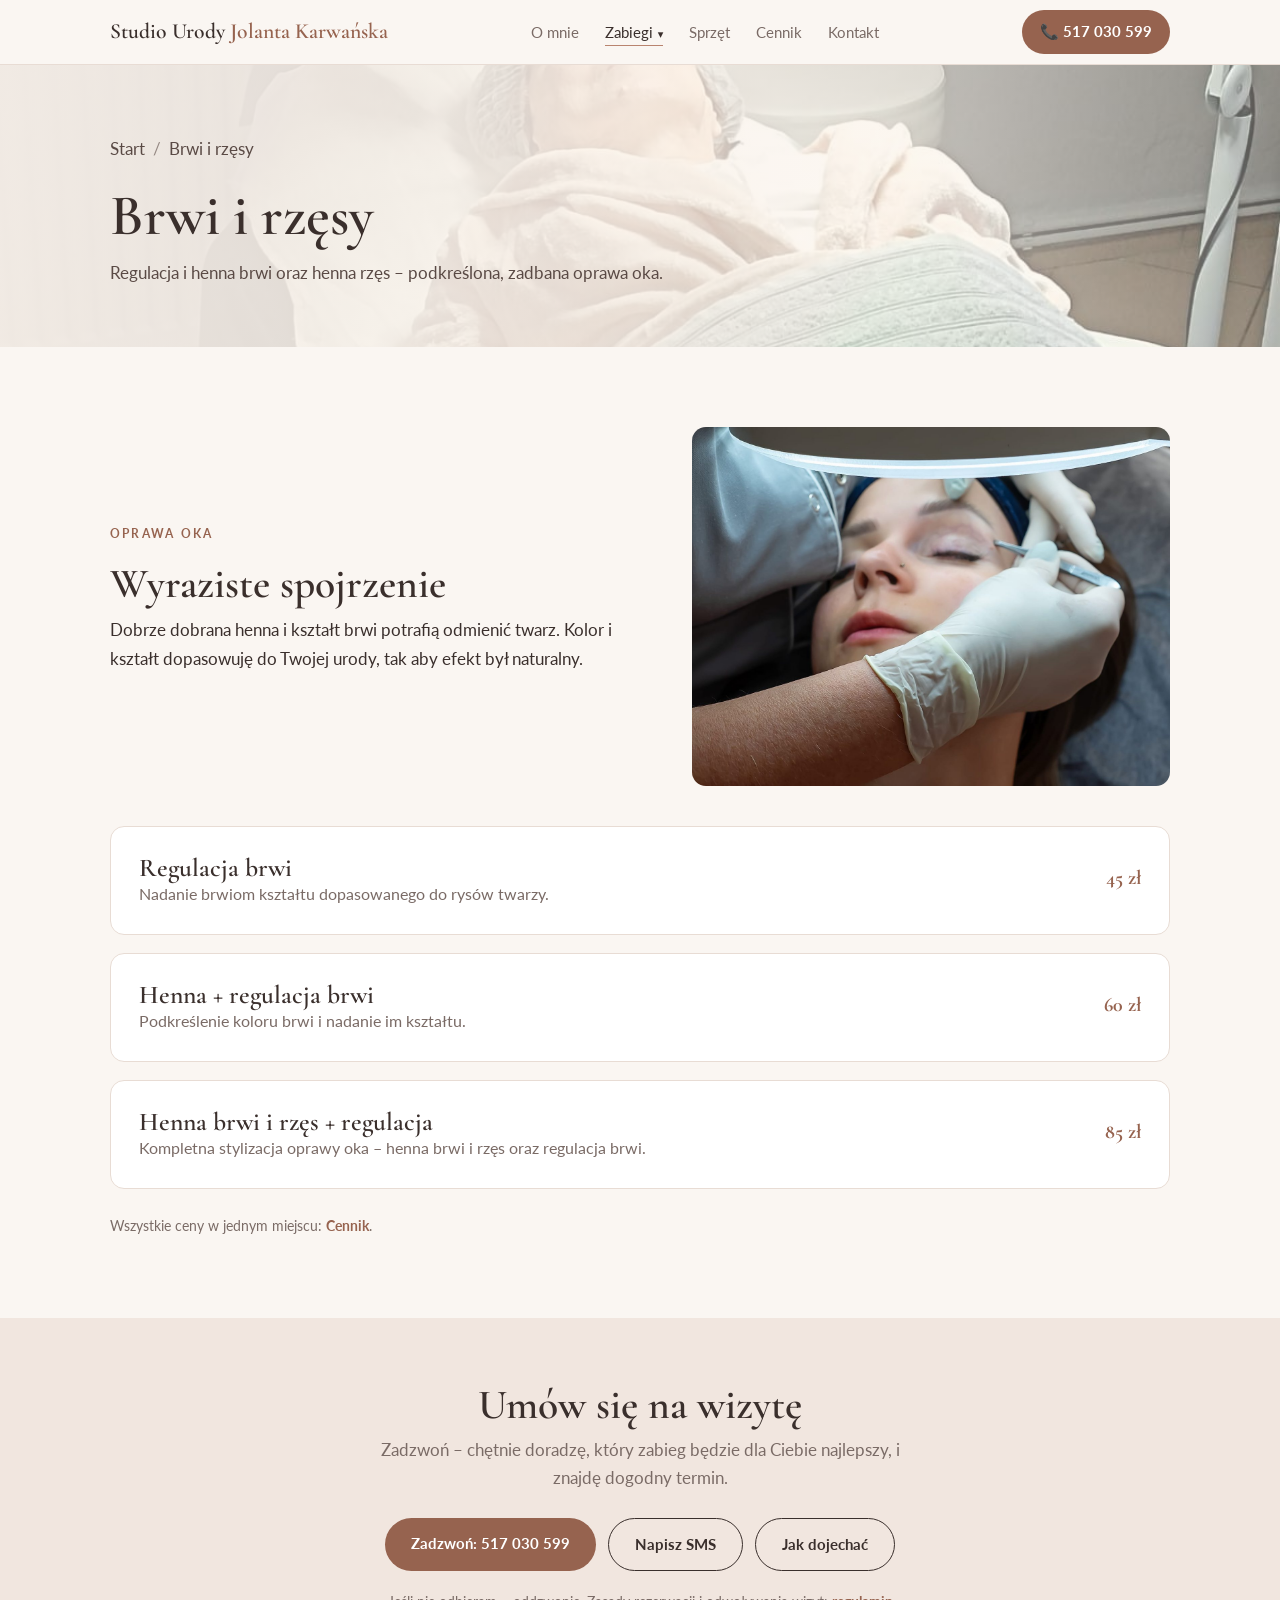
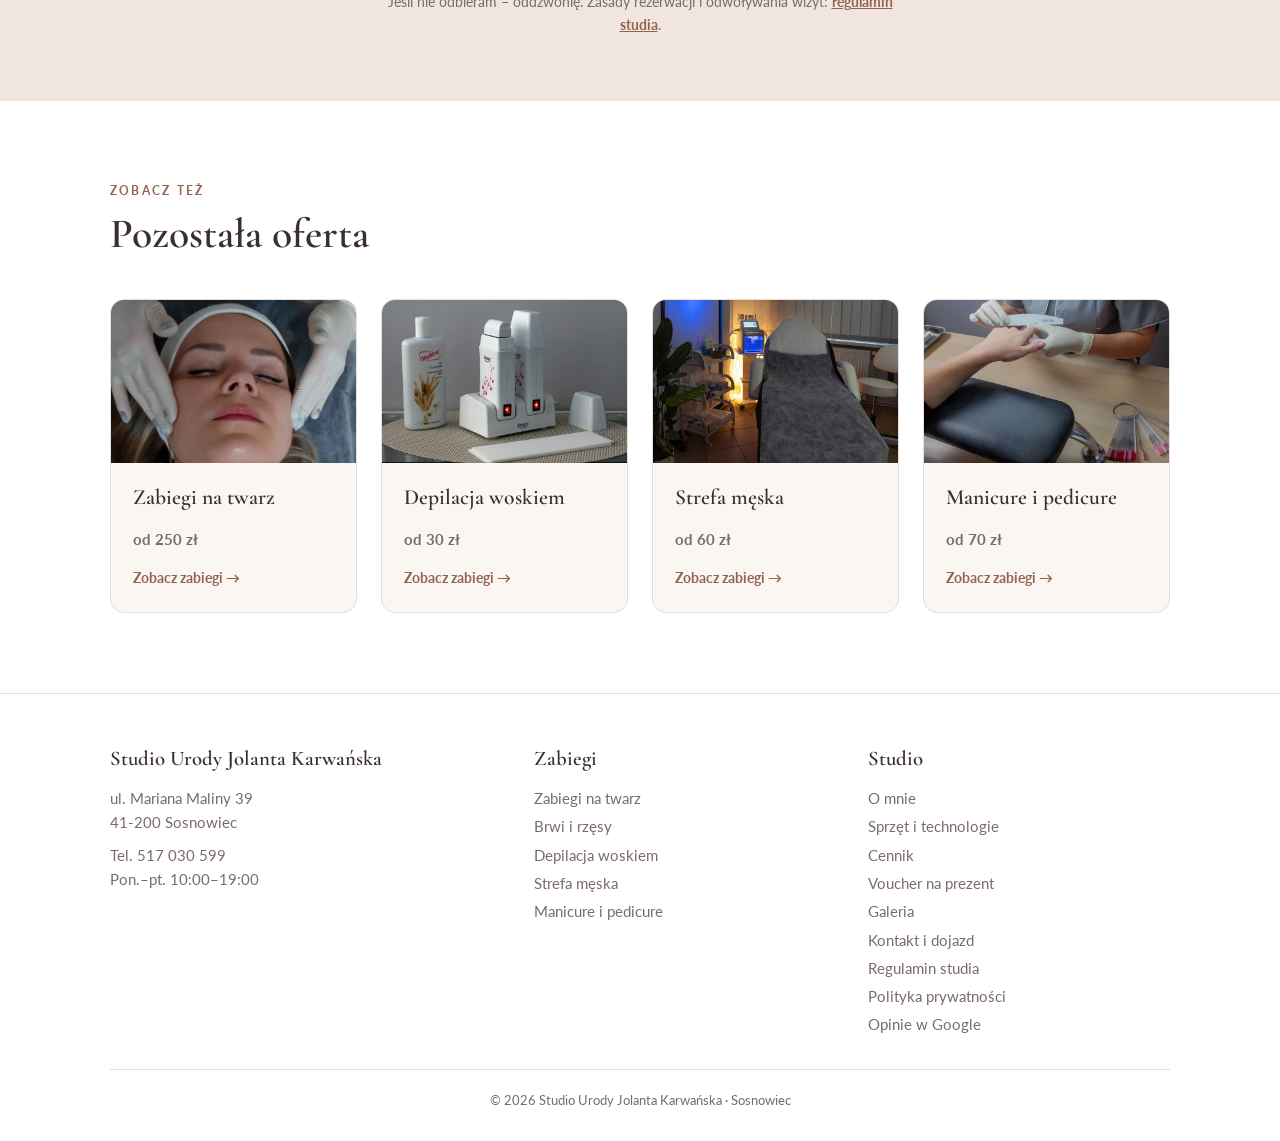
==== commit 90ba4f49: "Use facial massage photo for face treatments category" ====
--- a/brwi-i-rzesy.html
+++ b/brwi-i-rzesy.html
@@ -99,7 +99,7 @@
     <h2>Pozostała oferta</h2>
     <div class="grid four">
       <a class="card" href="zabiegi-na-twarz.html">
-        <img src="images/gabinet-twarz.jpg" alt="Gabinet do zabiegów na twarz" loading="lazy">
+        <img src="images/zabieg-twarz-masaz.jpg" alt="Masaż twarzy podczas zabiegu" loading="lazy" style="object-position:center 40%">
         <div class="body"><h3>Zabiegi na twarz</h3><p class="price">od 250 zł</p><span class="more-link">Zobacz zabiegi →</span></div>
       </a>
       <a class="card" href="depilacja.html">
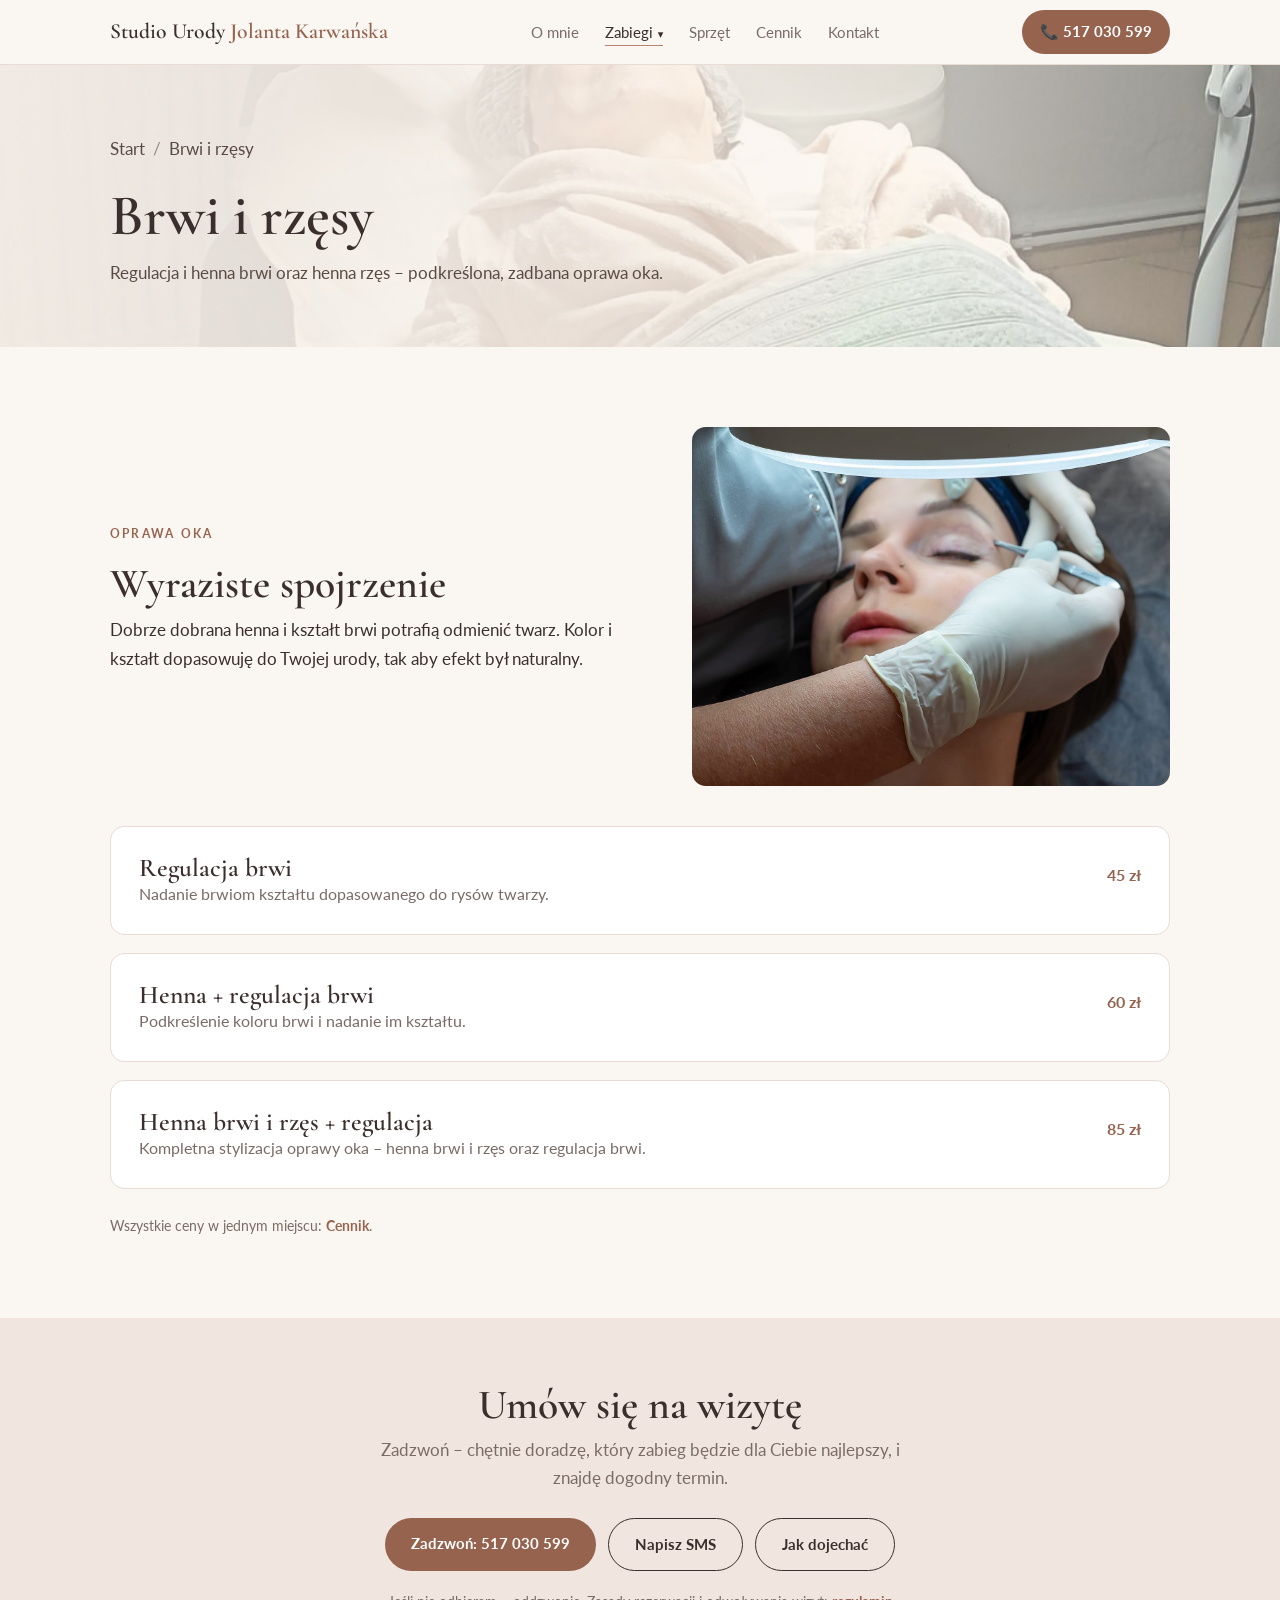
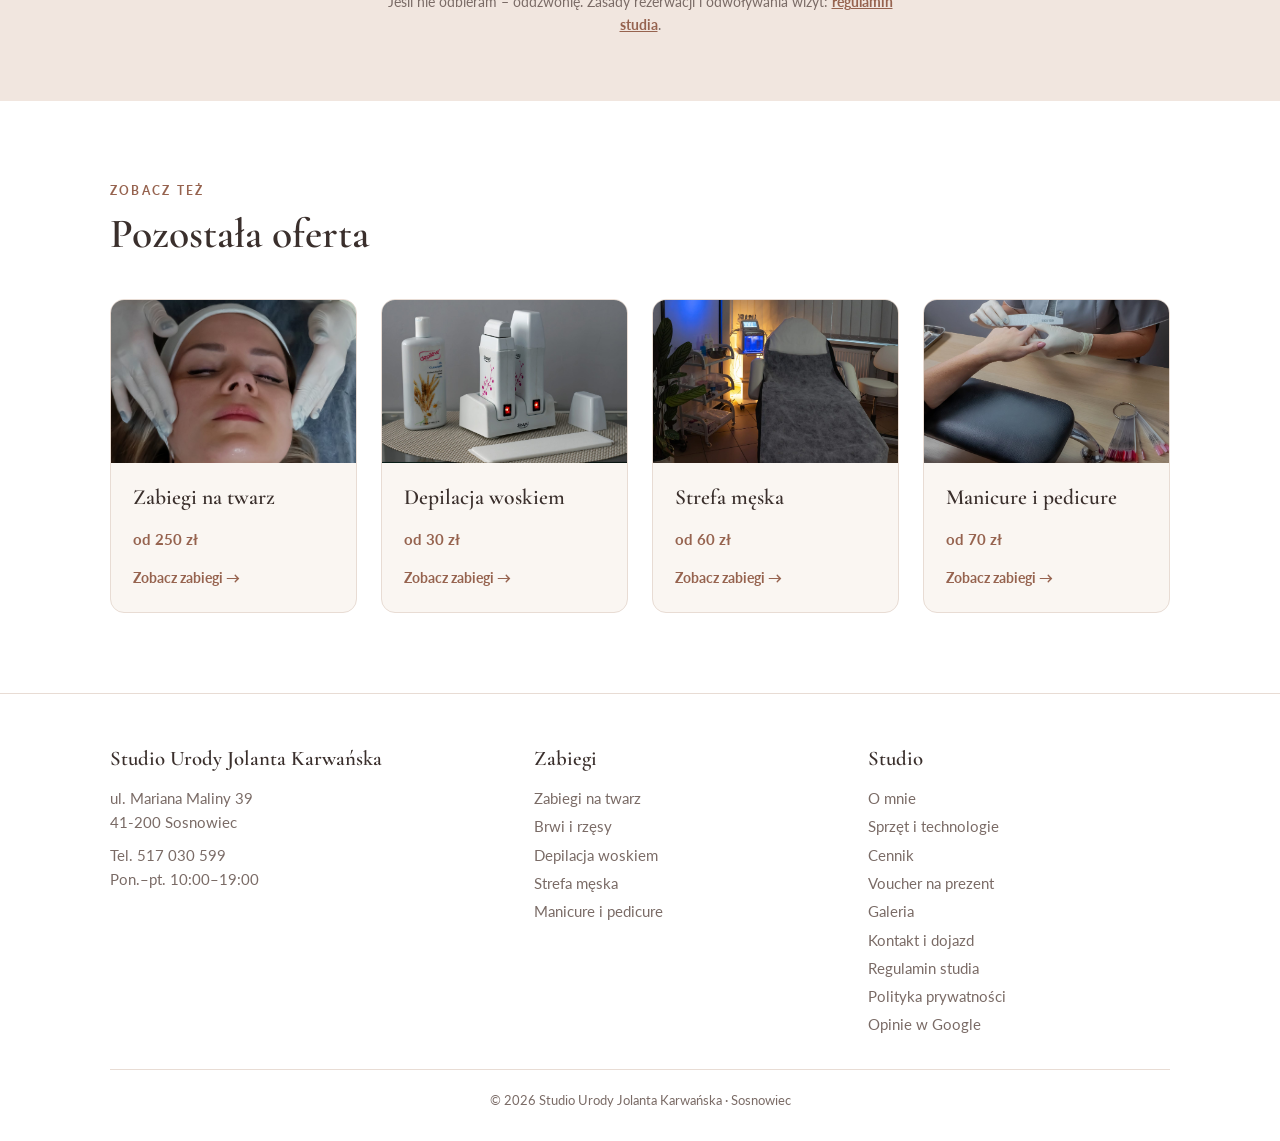
==== commit a957d0a2: "Unify price styling across all pages" ====
--- a/brwi-i-rzesy.html
+++ b/brwi-i-rzesy.html
@@ -12,7 +12,7 @@
 <link rel="preconnect" href="https://fonts.googleapis.com">
 <link rel="preconnect" href="https://fonts.gstatic.com" crossorigin>
 <link href="https://fonts.googleapis.com/css2?family=Cormorant+Garamond:wght@500;600&family=Lato:wght@400;700&display=swap" rel="stylesheet">
-<link rel="stylesheet" href="css/style.css?v=20261111c">
+<link rel="stylesheet" href="css/style.css?v=20261118c">
 
 </head>
 <body>
--- a/css/style.css
+++ b/css/style.css
@@ -223,7 +223,7 @@
 .prices li:last-child{border-bottom:0}
 .prices li strong{color:var(--accent-dark);white-space:nowrap;font-size:1rem}
 .prices li.single{justify-content:flex-end;border:0}
-.prices li.single strong{font-size:1.25rem;font-family:"Cormorant Garamond",serif}
+/* pojedyncza cena – ten sam styl co pozostałe ceny */
 @media (max-width:640px){.treatment{grid-template-columns:1fr}.treatment .prices{grid-column:1;grid-row:auto;min-width:0;border-top:1px solid var(--line);margin-top:10px;padding-top:10px}.prices li.single{justify-content:flex-start}}
 .group-title{font-size:clamp(1.8rem,3.4vw,2.3rem);margin:3.2rem 0 .3rem;scroll-margin-top:90px}
 .group-desc{color:var(--muted);max-width:720px;margin-bottom:.6rem}
@@ -239,7 +239,7 @@
 .pl-title a{font-size:.88rem}
 .pl-group{font-size:1.3rem;margin:1.4rem 0 .3rem;color:var(--accent-dark)}
 .pl-row{display:flex;justify-content:space-between;gap:20px;padding:7px 0;border-bottom:1px dotted var(--line);font-size:.97rem}
-.pl-row strong{white-space:nowrap;color:var(--ink)}
+.pl-row strong{white-space:nowrap;color:var(--accent-dark);font-size:1rem}
 .pl-head{border-bottom:0;padding-bottom:0;font-weight:700}
 .pl-sub{padding-left:16px;color:var(--muted)}
 @media (max-width:640px){.pricelist{padding:22px 18px}}
@@ -306,3 +306,24 @@
 .hero-gift span{font-weight:400;color:var(--ink)}
 .hero-gift:hover{background:#fff}
 #voucher{scroll-margin-top:80px}
+
+/* ---------- zabieg ze zdjęciami (mezoterapia mikroigłowa) ---------- */
+.treatment > .treatment-pics{grid-column:1 / -1;grid-row:2}
+.treatment-pics{display:grid;grid-template-columns:1.5fr 1fr;gap:12px;margin-top:16px}
+.treatment-pics img{width:100%;height:260px;object-fit:cover;border-radius:10px}
+.treatment-pics img:last-child{object-position:center 60%}
+.treatment-areas{margin-top:.5rem;color:var(--ink)!important}
+.treatment-areas strong{color:var(--accent-dark)}
+@media (max-width:640px){.treatment > .treatment-pics{grid-row:auto}.treatment-pics img{height:170px}}
+.device-pics.pair{grid-template-columns:1.5fr 1fr}
+.device-pics.pair img{aspect-ratio:auto;height:380px;object-fit:cover}
+.device-pics.pair img + img{aspect-ratio:auto;object-position:center 60%}
+@media (max-width:860px){.device-pics.pair img{height:240px}}
+
+.device-pics.trio{grid-template-columns:1fr 1fr}
+.device-pics.trio img{aspect-ratio:4/3;object-fit:cover}
+.device-pics.trio img:first-child{grid-column:1 / -1;aspect-ratio:3/2}
+.device-pics.trio img + img{aspect-ratio:4/3}
+
+/* ceny na kartach oferty – kolor akcentu (nadpisuje .card p) */
+.card .price{color:var(--accent-dark)}
